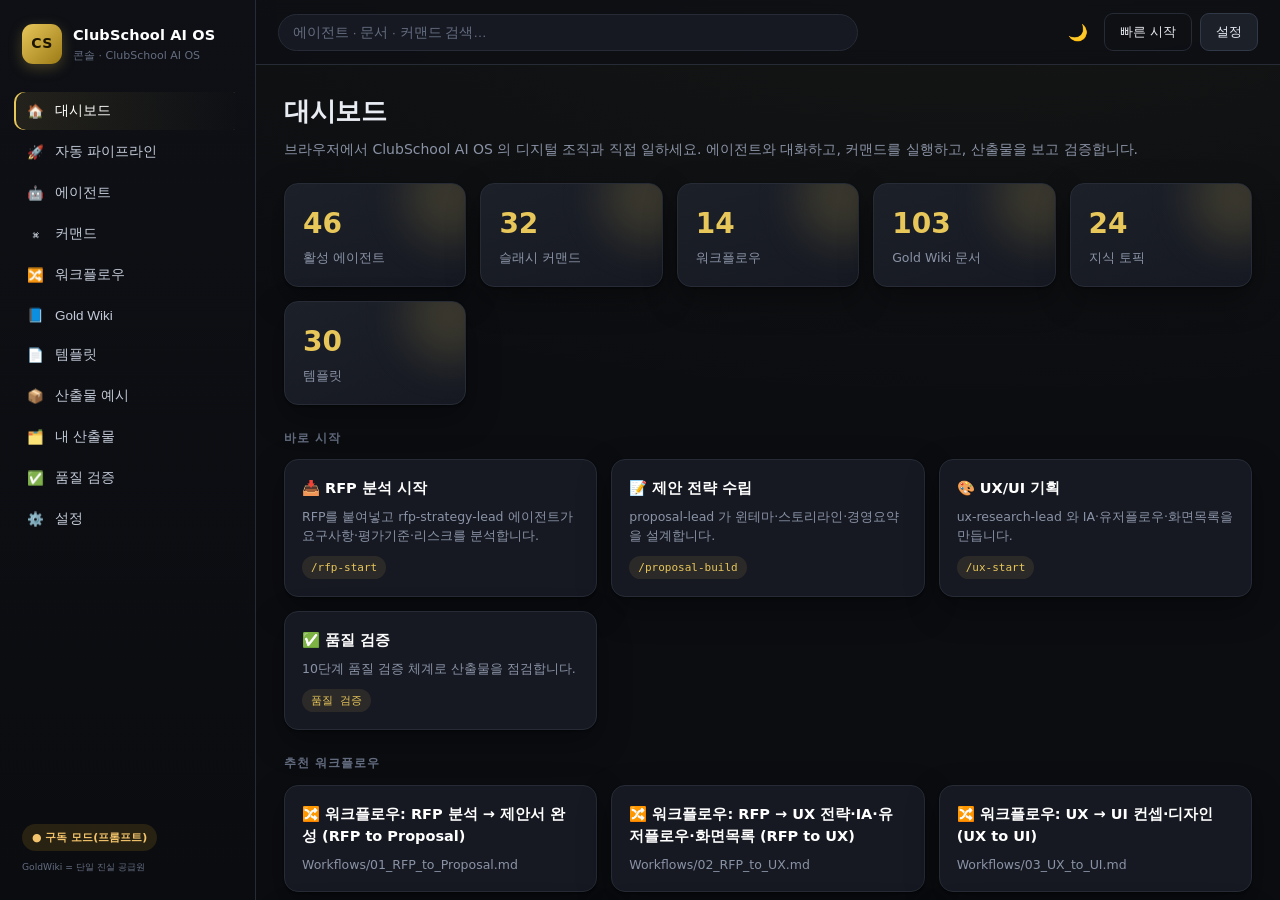
==== ClubSchool-AI-OS/Console/index.html @ 8f863c82 "feat(console): Claude 구독(프롬프트 복사) 실행을 기본·권장으로 - 종량제 API가 아닌 사용자 Claude 구독으로 쓰도록 기본 엔진을 prompt로 변경 - " ====
<!DOCTYPE html>
<html lang="ko">
<head>
  <meta charset="UTF-8" />
  <meta name="viewport" content="width=device-width, initial-scale=1.0" />
  <title>ClubSchool AI OS — 콘솔</title>
  <script>/* 테마 조기 적용 — 화면 깜빡임 방지 */try{var _t=localStorage.getItem('cs.theme')||'dark';document.documentElement.setAttribute('data-theme',_t);}catch(e){}</script>
  <link rel="stylesheet" href="styles.css?v=154" />
</head>
<body>
  <div id="app">
    <!-- 모바일 드로어 배경(스크림) -->
    <div id="scrim" class="scrim hidden"></div>
    <!-- 사이드바 -->
    <aside class="sidebar">
      <div class="brand">
        <div class="brand-mark">CS</div>
        <div class="brand-text">
          <strong>ClubSchool AI OS</strong>
          <span id="version-tag">콘솔 v1.0</span>
        </div>
      </div>
      <nav class="nav">
        <button class="nav-item active" data-view="dashboard"><span class="nav-ico">🏠</span><span class="nav-label">대시보드</span></button>
        <button class="nav-item" data-view="pipeline"><span class="nav-ico">🚀</span><span class="nav-label">자동 파이프라인</span></button>
        <button class="nav-item" data-view="agents"><span class="nav-ico">🤖</span><span class="nav-label">에이전트</span></button>
        <button class="nav-item" data-view="commands"><span class="nav-ico">⌘</span><span class="nav-label">커맨드</span></button>
        <button class="nav-item" data-view="workflows"><span class="nav-ico">🔀</span><span class="nav-label">워크플로우</span></button>
        <button class="nav-item" data-view="goldwiki"><span class="nav-ico">📘</span><span class="nav-label">Gold Wiki</span></button>
        <button class="nav-item" data-view="templates"><span class="nav-ico">📄</span><span class="nav-label">템플릿</span></button>
        <button class="nav-item" data-view="examples"><span class="nav-ico">📦</span><span class="nav-label">산출물 예시</span></button>
        <button class="nav-item" data-view="deliverables"><span class="nav-ico">🗂️</span><span class="nav-label">내 산출물</span></button>
        <button class="nav-item" data-view="qa"><span class="nav-ico">✅</span><span class="nav-label">품질 검증</span></button>
        <button class="nav-item" data-view="settings"><span class="nav-ico">⚙️</span><span class="nav-label">설정</span></button>
      </nav>
      <div class="sidebar-foot">
        <div id="conn-state" class="conn-pill conn-off" title="API 연결 상태">● 프롬프트 모드</div>
        <div id="user-state" class="user-state hidden"></div>
        <small>GoldWiki = 단일 진실 공급원</small>
      </div>
    </aside>

    <!-- 메인 -->
    <main class="main">
      <header class="topbar">
        <button id="btn-menu" class="iconbtn menu-btn" aria-label="메뉴 열기">☰</button>
        <input id="global-search" class="search" type="search" placeholder="에이전트 · 문서 · 커맨드 검색…" />
        <div class="topbar-actions">
          <button id="btn-theme" class="iconbtn theme-btn" aria-label="테마 전환" title="다크/라이트 전환">🌙</button>
          <button id="btn-quickstart" class="btn ghost">빠른 시작</button>
          <button id="btn-settings" class="btn">설정</button>
        </div>
      </header>
      <section id="view" class="view"><!-- 동적 렌더 --></section>
    </main>

    <!-- 우측 작업 패널 (대화/실행) -->
    <aside id="workpanel" class="workpanel hidden">
      <div class="wp-head">
        <div>
          <div id="wp-title" class="wp-title">에이전트 대화</div>
          <div id="wp-sub" class="wp-sub"></div>
        </div>
        <button id="wp-close" class="iconbtn" aria-label="닫기">✕</button>
      </div>
      <div id="wp-messages" class="wp-messages"></div>
      <div class="wp-compose">
        <div id="wp-files"></div>
        <textarea id="wp-input" rows="3" placeholder="작업 내용을 입력하거나, 파일을 드래그&드롭 하세요. 예: 첨부한 RFP를 분석해 핵심 요구사항과 평가기준을 추출해줘."></textarea>
        <div class="wp-compose-row">
          <button id="wp-attach" class="btn ghost upload" title="파일 첨부 (PDF·DOCX·TXT·MD·CSV)">📎 파일</button>
          <label class="chk"><input type="checkbox" id="wp-usewiki" checked /> GoldWiki 참조</label>
          <div class="spacer"></div>
          <button id="wp-copy" class="btn ghost" title="실행 프롬프트 복사">프롬프트 복사</button>
          <button id="wp-send" class="btn primary">전송</button>
        </div>
      </div>
    </aside>
  </div>

  <!-- 로그인/회원가입 게이트 (Supabase 설정 시 표시) -->
  <div id="auth-gate" class="auth-gate hidden">
    <div class="auth-card">
      <div class="auth-brand"><div class="brand-mark">CS</div><strong>ClubSchool AI OS</strong></div>

      <!-- 모드 탭 -->
      <div class="auth-tabs">
        <button id="tab-login" class="auth-tab active" type="button">로그인</button>
        <button id="tab-signup" class="auth-tab" type="button">회원가입</button>
      </div>

      <!-- 입력 폼 -->
      <div id="auth-form">
        <p id="auth-sub" class="auth-sub">계정에 로그인하세요.</p>
        <input id="auth-email" type="email" placeholder="이메일" autocomplete="email" />
        <input id="auth-pass" type="password" placeholder="비밀번호 (6자 이상)" autocomplete="current-password" />
        <div id="auth-msg" class="auth-msg"></div>
        <button id="auth-submit" class="btn primary auth-submit" type="button">로그인</button>
      </div>

      <!-- 회원가입 완료(이메일 인증 필요) 상태 -->
      <div id="auth-done" class="auth-done hidden">
        <div class="auth-done-icon">✉️</div>
        <p class="auth-done-title">가입이 거의 끝났어요!</p>
        <p class="auth-done-text"><b id="auth-done-email"></b> 로 보낸 인증 메일의 링크를 클릭한 뒤 로그인하세요.</p>
        <button id="auth-back" class="btn primary auth-submit" type="button">로그인하러 가기</button>
      </div>

      <button id="auth-skip" class="btn ghost auth-skip" type="button">로그인 없이 둘러보기</button>
    </div>
  </div>

  <!-- 토스트 -->
  <div id="toast" class="toast hidden"></div>

  <!-- 마크다운 렌더러 (로컬 벤더링 — 오프라인 동작, 실패 시 최소 렌더 폴백) -->
  <script src="vendor/marked.umd.js"></script>
  <script src="vendor/purify.min.js"></script>
  <script src="vendor/xlsx.full.min.js"></script>
  <script src="vendor/pptxgen.bundle.js"></script>
  <script src="export.js?v=154"></script>
  <script src="supabase.js?v=154"></script>
  <script src="app.js?v=154"></script>
</body>
</html>
---- ClubSchool-AI-OS/Console/styles.css ----
/* ClubSchool AI OS Console — Premium Dark Theme */
:root{
  --bg:#0b0d11; --bg-2:#0d0f14; --surface:#161922; --surface-2:#1c2029; --surface-3:#222734;
  --line:#262b36; --line-2:#313847;
  --ink:#e9ecf3; --ink-2:#c3cad7; --muted:#8a93a6; --faint:#646d80;
  --gold:#e7c65a; --gold-2:#c9a227; --gold-deep:#9c7b16;
  --gold-glow:rgba(231,198,90,.16); --gold-soft:rgba(231,198,90,.10);
  --primary:#5b8cff; --primary-2:#7aa2ff; --ok:#34d399; --warn:#fbbf24; --err:#f87171;
  --radius:14px; --radius-sm:9px;
  --shadow:0 1px 2px rgba(0,0,0,.4),0 12px 32px rgba(0,0,0,.35);
  --shadow-gold:0 0 0 1px rgba(231,198,90,.4),0 8px 30px rgba(231,198,90,.10);
  --mono:ui-monospace,SFMono-Regular,Menlo,Consolas,monospace;
  --sans:'Pretendard',system-ui,-apple-system,'Segoe UI',Roboto,'Apple SD Gothic Neo','Noto Sans KR',sans-serif;
}
/* 라이트 테마 — 다크 변수 오버라이드 */
[data-theme="light"]{
  --bg:#f5f6f9; --bg-2:#ffffff; --surface:#ffffff; --surface-2:#f4f6f9; --surface-3:#e8edf3;
  --line:#e3e7ee; --line-2:#d2d9e3;
  --ink:#1a1f2b; --ink-2:#3a4250; --muted:#6a7488; --faint:#97a0b2;
  --gold:#b8860b; --gold-2:#a9780a; --gold-deep:#8a6109;
  --gold-glow:rgba(184,134,11,.14); --gold-soft:rgba(184,134,11,.10);
  --shadow:0 1px 2px rgba(20,30,55,.06),0 10px 28px rgba(20,30,55,.08);
  --shadow-gold:0 0 0 1px rgba(184,134,11,.35),0 8px 26px rgba(184,134,11,.12);
}
[data-theme="light"] .sidebar{background:linear-gradient(180deg,#ffffff,#f3f5f9)}
[data-theme="light"] .brand-text strong{color:#10131a}
[data-theme="light"] .main{background:radial-gradient(1200px 500px at 70% -10%,rgba(184,134,11,.05),transparent),var(--bg)}
[data-theme="light"] .topbar{background:rgba(255,255,255,.8)}
[data-theme="light"] .nav-item.active,[data-theme="light"] .card h3,[data-theme="light"] .md h1,[data-theme="light"] .md h2,[data-theme="light"] .md strong,[data-theme="light"] .qa-item .t,[data-theme="light"] .dlv-item h3,[data-theme="light"] .wp-title{color:#10131a}
[data-theme="light"] .nav-item:hover{color:#10131a}
[data-theme="light"] .auth-gate{background:radial-gradient(900px 500px at 50% 0%,rgba(184,134,11,.10),transparent),#eef1f6}
[data-theme="light"] .md pre,[data-theme="light"] .md pre code{background:#0e1116;color:#e6edf3}
[data-theme="light"] ::-webkit-scrollbar-thumb{background:#cdd5e0;border-color:var(--bg)}
[data-theme="light"] .btn.primary,[data-theme="light"] .pl-tab.active,[data-theme="light"] .brand-mark,[data-theme="light"] .pl-badge{color:#fff}

*{box-sizing:border-box}
html,body{margin:0;height:100%}
body{font-family:var(--sans);color:var(--ink);background:var(--bg);font-size:14px;line-height:1.55;-webkit-font-smoothing:antialiased}
#app{display:grid;grid-template-columns:256px 1fr;height:100vh;overflow:hidden}
.hidden{display:none !important}
::selection{background:var(--gold-glow)}
::-webkit-scrollbar{width:10px;height:10px}
::-webkit-scrollbar-thumb{background:#2a3140;border-radius:8px;border:2px solid var(--bg)}
::-webkit-scrollbar-thumb:hover{background:#39414f}

/* 사이드바 */
.sidebar{background:linear-gradient(180deg,#0e1015,#0a0c10);border-right:1px solid var(--line);display:flex;flex-direction:column;padding:18px 14px;gap:6px}
.brand{display:flex;gap:11px;align-items:center;padding:6px 8px 18px}
.brand-mark{width:40px;height:40px;border-radius:11px;background:linear-gradient(135deg,var(--gold),var(--gold-deep));color:#1b1500;font-weight:900;display:grid;place-items:center;letter-spacing:.5px;box-shadow:0 4px 14px rgba(231,198,90,.25)}
.brand-text{display:flex;flex-direction:column}
.brand-text strong{font-size:14.5px;color:#fff;letter-spacing:.01em}
.brand-text span{font-size:11px;color:var(--faint)}
.nav{display:flex;flex-direction:column;gap:3px;margin-top:4px}
.nav-item{display:flex;align-items:center;gap:11px;background:transparent;border:0;color:var(--ink-2);padding:10px 12px;border-radius:10px;cursor:pointer;font-size:13.5px;text-align:left;transition:all .12s}
.nav-item .nav-ico{width:18px;flex:0 0 18px;text-align:center;filter:saturate(.9)}
.nav-item .nav-label{white-space:nowrap;overflow:hidden;text-overflow:ellipsis}
.nav-item:hover{background:var(--surface);color:#fff}
.nav-item.active{background:linear-gradient(90deg,var(--gold-soft),transparent);color:#fff;box-shadow:inset 2px 0 0 var(--gold)}
.sidebar-foot{margin-top:auto;display:flex;flex-direction:column;gap:9px;padding:8px;color:var(--faint);font-size:11px}
.conn-pill{font-size:11px;padding:5px 10px;border-radius:999px;width:fit-content;font-weight:600}
.conn-off{background:rgba(251,191,36,.12);color:#f3c46b}
.conn-on{background:rgba(52,211,153,.12);color:#5ee0a0}
.user-state{font-size:11px;color:var(--ink-2);display:flex;align-items:center;gap:6px;justify-content:space-between}
.user-state button{background:transparent;border:1px solid var(--line-2);color:var(--ink-2);border-radius:6px;font-size:10.5px;padding:3px 8px;cursor:pointer}
.user-state button:hover{background:var(--surface-2);color:#fff}

/* 메인 */
.main{display:flex;flex-direction:column;min-width:0;overflow:hidden;background:radial-gradient(1200px 500px at 70% -10%,rgba(231,198,90,.05),transparent),var(--bg)}
.topbar{display:flex;gap:12px;align-items:center;padding:13px 22px;background:rgba(13,15,20,.7);backdrop-filter:blur(8px);border-bottom:1px solid var(--line)}
.search{flex:1;max-width:580px;padding:10px 14px;border:1px solid var(--line);border-radius:999px;font-size:13.5px;background:var(--surface);color:var(--ink)}
.search::placeholder{color:var(--faint)}
.search:focus{outline:none;border-color:var(--gold-2);box-shadow:0 0 0 3px var(--gold-soft)}
.topbar-actions{margin-left:auto;display:flex;gap:8px}
.view{padding:26px 28px;overflow:auto;animation:fade .2s ease}
@keyframes fade{from{opacity:0;transform:translateY(4px)}to{opacity:1;transform:none}}

/* 버튼 */
.btn{border:1px solid var(--line-2);background:var(--surface-2);padding:9px 15px;border-radius:var(--radius-sm);cursor:pointer;font-size:13px;font-family:inherit;color:var(--ink);transition:all .12s}
.btn:hover{border-color:#3c4554;background:var(--surface-3)}
.btn.primary{background:linear-gradient(135deg,var(--gold),var(--gold-deep));border-color:transparent;color:#1b1500;font-weight:700}
.btn.primary:hover{filter:brightness(1.08);box-shadow:0 6px 20px rgba(231,198,90,.25)}
.btn.ghost{background:transparent;border-color:var(--line)}
.btn.ghost:hover{background:var(--surface)}
.iconbtn{border:0;background:transparent;font-size:16px;cursor:pointer;color:var(--muted);padding:4px 8px;border-radius:6px}
.iconbtn:hover{background:var(--surface-2);color:var(--ink)}
.menu-btn{display:none;font-size:22px;line-height:1;padding:6px 10px}

/* 모바일 드로어 스크림 */
.scrim{position:fixed;inset:0;background:rgba(4,5,8,.6);backdrop-filter:blur(2px);z-index:60}

/* 공통 레이아웃 */
.page-head h1{margin:0;font-size:26px;letter-spacing:-.01em;font-weight:800}
.page-head p{margin:8px 0 0;color:var(--muted)}
.kpis{display:grid;grid-template-columns:repeat(auto-fit,minmax(150px,1fr));gap:14px;margin:22px 0}
.kpi{background:linear-gradient(160deg,var(--surface-2),var(--surface));border:1px solid var(--line);border-radius:var(--radius);padding:18px;box-shadow:var(--shadow);position:relative;overflow:hidden}
.kpi::after{content:"";position:absolute;right:-30px;top:-30px;width:90px;height:90px;background:var(--gold-glow);border-radius:50%;filter:blur(20px)}
.kpi .n{font-size:28px;font-weight:800;color:var(--gold);position:relative}
.kpi .l{color:var(--muted);font-size:12.5px;margin-top:3px}
.section-title{font-size:12px;font-weight:700;color:var(--faint);text-transform:uppercase;letter-spacing:.08em;margin:24px 0 12px}
.cards{display:grid;grid-template-columns:repeat(auto-fill,minmax(266px,1fr));gap:14px}
.card{background:var(--surface);border:1px solid var(--line);border-radius:var(--radius);padding:17px;box-shadow:var(--shadow);cursor:pointer;transition:transform .1s,border-color .1s,box-shadow .1s}
.card:hover{transform:translateY(-3px);border-color:var(--gold-2);box-shadow:var(--shadow-gold)}
.card h3{margin:0 0 7px;font-size:14.5px;display:flex;align-items:center;gap:8px;color:#fff}
.card .desc{color:var(--muted);font-size:12.5px;display:-webkit-box;-webkit-line-clamp:3;-webkit-box-orient:vertical;overflow:hidden}
.card .tag{display:inline-block;font-size:11px;color:var(--gold);background:var(--gold-soft);border-radius:999px;padding:3px 9px;margin-top:11px;font-family:var(--mono)}
.badge{font-size:10.5px;background:var(--gold-soft);color:var(--gold);border-radius:6px;padding:2px 7px}

/* 트리/문서 */
.split{display:grid;grid-template-columns:300px 1fr;gap:18px;align-items:start}
.tree{background:var(--surface);border:1px solid var(--line);border-radius:var(--radius);padding:8px;max-height:calc(100vh - 170px);overflow:auto}
.tree details{margin:2px 0}
.tree summary{cursor:pointer;padding:7px 9px;border-radius:7px;font-weight:600;font-size:13px;color:var(--ink-2);list-style:none}
.tree summary:hover{background:var(--surface-2);color:#fff}
.tree a{display:block;padding:6px 11px;color:var(--muted);text-decoration:none;border-radius:7px;font-size:12.8px}
.tree a:hover{background:var(--surface-2);color:var(--gold)}
.tree a.active{background:var(--gold-soft);color:var(--gold);font-weight:600}
.doc{background:var(--surface);border:1px solid var(--line);border-radius:var(--radius);padding:8px 30px 30px;box-shadow:var(--shadow);min-height:60vh}
.doc-toolbar{display:flex;gap:8px;align-items:center;padding:12px 0 14px;border-bottom:1px solid var(--line);margin-bottom:8px;position:sticky;top:0;background:var(--surface);z-index:2;flex-wrap:wrap}
.doc-path{font-family:var(--mono);font-size:11.5px;color:var(--faint)}

/* 마크다운 (다크) */
.md{font-size:14px;color:var(--ink-2)}
.md h1{font-size:24px;color:#fff;border-bottom:2px solid var(--gold-soft);padding-bottom:8px;margin-top:22px}
.md h2{font-size:19px;color:#fff;margin-top:28px;border-bottom:1px solid var(--line);padding-bottom:6px}
.md h3{font-size:16px;color:var(--gold);margin-top:20px}
.md p,.md li{line-height:1.75}
.md a{color:var(--gold)}
.md strong{color:#fff}
.md code{font-family:var(--mono);background:var(--surface-3);color:var(--gold);padding:1px 6px;border-radius:5px;font-size:12.5px}
.md pre{background:#070809;color:#d7dde6;padding:14px 16px;border-radius:10px;overflow:auto;border:1px solid var(--line)}
.md pre code{background:transparent;color:inherit;padding:0}
.md table{border-collapse:collapse;width:100%;margin:14px 0;font-size:13px}
.md th,.md td{border:1px solid var(--line);padding:8px 10px;text-align:left;vertical-align:top}
.md th{background:var(--surface-3);color:#fff}
.md tr:nth-child(even) td{background:rgba(255,255,255,.015)}
.md blockquote{border-left:3px solid var(--gold);background:var(--gold-soft);margin:12px 0;padding:8px 14px;color:var(--ink-2);border-radius:0 8px 8px 0}
.md hr{border:0;border-top:1px solid var(--line);margin:20px 0}

/* 작업 패널 */
#app:has(.workpanel:not(.hidden)){grid-template-columns:256px 1fr 430px}
.workpanel{background:var(--bg-2);border-left:1px solid var(--line);display:flex;flex-direction:column;height:100vh}
.wp-head{display:flex;align-items:center;justify-content:space-between;padding:14px 16px;border-bottom:1px solid var(--line)}
.wp-title{font-weight:700;color:#fff}
.wp-sub{font-size:12px;color:var(--faint);font-family:var(--mono)}
.wp-messages{flex:1;overflow:auto;padding:16px;display:flex;flex-direction:column;gap:12px}
.msg{padding:11px 13px;border-radius:13px;max-width:92%;font-size:13.2px;white-space:pre-wrap;word-break:break-word}
.msg.user{align-self:flex-end;background:linear-gradient(135deg,var(--primary),#3f6fe0);color:#fff;border-bottom-right-radius:4px}
.msg.bot{align-self:flex-start;background:var(--surface);border:1px solid var(--line);border-bottom-left-radius:4px}
.msg.sys{align-self:center;background:var(--gold-soft);border:1px solid rgba(231,198,90,.25);color:var(--gold);font-size:12px;max-width:100%}
.msg .md{font-size:13.2px;white-space:normal}
.msg .md pre{font-size:11.5px}
.wp-compose{border-top:1px solid var(--line);padding:12px}
.wp-compose textarea{width:100%;border:1px solid var(--line);border-radius:10px;padding:10px;font-family:inherit;font-size:13px;resize:vertical;background:var(--surface);color:var(--ink)}
.wp-compose textarea::placeholder{color:var(--faint)}
.wp-compose-row{display:flex;align-items:center;gap:8px;margin-top:8px}
.wp-compose-row .spacer{flex:1}
.chk{font-size:12px;color:var(--muted);display:flex;gap:6px;align-items:center}

/* 폼/설정 */
.form{max-width:700px;background:var(--surface);border:1px solid var(--line);border-radius:var(--radius);padding:22px;box-shadow:var(--shadow)}
.form label{display:block;font-weight:600;margin:14px 0 6px;font-size:13px;color:var(--ink)}
.form input,.form select,.form textarea{width:100%;padding:10px 12px;border:1px solid var(--line);border-radius:9px;font-size:13.5px;font-family:inherit;background:var(--surface-2);color:var(--ink)}
.form input:focus,.form select:focus{outline:none;border-color:var(--gold-2);box-shadow:0 0 0 3px var(--gold-soft)}
.form .hint{color:var(--muted);font-size:12px;margin-top:6px}
.form .hint a,.md a{text-decoration:underline}
.form .row{display:flex;gap:12px}.form .row>div{flex:1}
.form details{border-top:1px solid var(--line);margin-top:14px;padding-top:6px}
.form select option{background:var(--surface-2)}

/* QA */
.qa-grid{display:flex;flex-direction:column;gap:10px;max-width:900px}
.qa-item{background:var(--surface);border:1px solid var(--line);border-radius:var(--radius);padding:12px 16px;display:flex;gap:12px;align-items:flex-start}
.qa-item input{margin-top:3px;width:18px;height:18px;accent-color:var(--gold-2)}
.qa-item .t{font-weight:600;color:#fff}
.qa-item .d{color:var(--muted);font-size:12.5px;margin-top:2px}
.qa-score{position:sticky;top:0;background:var(--surface);border:1px solid var(--line);border-radius:var(--radius);padding:16px 20px;box-shadow:var(--shadow);display:flex;align-items:center;gap:18px;margin-bottom:14px}
.qa-score .big{font-size:32px;font-weight:800;color:var(--gold)}
.qa-bar{flex:1;height:12px;background:var(--surface-3);border-radius:999px;overflow:hidden}
.qa-bar>i{display:block;height:100%;background:linear-gradient(90deg,var(--gold),var(--ok));transition:width .3s}

/* 산출물 보관함 */
.dlv-list{display:flex;flex-direction:column;gap:10px;max-width:940px}
.dlv-item{background:var(--surface);border:1px solid var(--line);border-radius:var(--radius);padding:14px 16px;display:flex;gap:14px;align-items:center;box-shadow:var(--shadow)}
.dlv-item .meta{flex:1;min-width:0}.dlv-item h3{margin:0 0 3px;font-size:14px;color:#fff}.dlv-item .sub{color:var(--muted);font-size:12px}
.dlv-empty{color:var(--muted);background:var(--surface);border:1px dashed var(--line-2);border-radius:var(--radius);padding:28px;text-align:center}

/* 로그인 게이트 */
.auth-gate{position:fixed;inset:0;background:radial-gradient(900px 500px at 50% 0%,rgba(231,198,90,.08),transparent),#070809;display:grid;place-items:center;z-index:80}
.auth-card{background:var(--surface);border:1px solid var(--line);border-radius:18px;padding:32px;width:380px;max-width:92vw;box-shadow:0 30px 80px rgba(0,0,0,.6)}
.auth-brand{display:flex;align-items:center;gap:10px;font-size:16px;color:#fff}
.auth-sub{color:var(--muted);font-size:13px;margin:10px 0 14px}
.auth-card input{width:100%;padding:11px 13px;border:1px solid var(--line);border-radius:9px;font-size:14px;margin-bottom:10px;font-family:inherit;background:var(--surface-2);color:var(--ink)}
.auth-card input:focus{outline:none;border-color:var(--gold-2)}
.auth-msg{font-size:12.5px;min-height:18px;margin-bottom:6px;color:var(--err)}.auth-msg.ok{color:var(--ok)}
.auth-submit{width:100%;justify-content:center;text-align:center}
.auth-skip{width:100%;margin-top:12px;color:var(--muted)}
.auth-tabs{display:flex;gap:4px;background:var(--surface-2);border-radius:10px;padding:4px;margin:16px 0 4px}
.auth-tab{flex:1;border:0;background:transparent;padding:9px 0;border-radius:7px;font-size:13.5px;font-weight:600;color:var(--muted);cursor:pointer;font-family:inherit}
.auth-tab.active{background:var(--surface-3);color:#fff}
.auth-done{text-align:center;padding:8px 0}.auth-done-icon{font-size:40px;margin:6px 0}
.auth-done-title{font-weight:700;font-size:16px;margin:4px 0;color:#fff}.auth-done-text{color:var(--muted);font-size:13px;margin:6px 0 16px;line-height:1.6}

/* 자동 파이프라인 */
.pl-tabs{display:flex;gap:6px;margin:4px 0 18px}
.pl-tab{border:1px solid var(--line);background:var(--surface);padding:9px 16px;border-radius:999px;cursor:pointer;font-size:13.5px;font-weight:600;color:var(--muted);font-family:inherit}
.pl-tab.active{background:linear-gradient(135deg,var(--gold),var(--gold-deep));color:#1b1500;border-color:transparent}
.pl-result{display:grid;grid-template-columns:repeat(auto-fit,minmax(170px,1fr));gap:14px;margin-bottom:20px}
.pl-rcard{background:linear-gradient(160deg,var(--surface-2),var(--surface));border:1px solid var(--line);border-radius:var(--radius);padding:16px;box-shadow:var(--shadow)}
.pl-rn{font-size:28px;font-weight:800;color:var(--gold)}.pl-rn span{font-size:14px;color:var(--muted);font-weight:600}
.pl-rl{color:var(--muted);font-size:12.5px;margin-top:2px}
.pl-steps{display:flex;flex-direction:column;position:relative}
.pl-step{border-left:2px solid var(--line-2);padding:0 0 22px 22px;margin-left:14px;position:relative}
.pl-step:last-child{border-left-color:transparent}
.pl-step-head{display:flex;gap:12px;align-items:flex-start;margin-bottom:10px}
.pl-badge{position:absolute;left:-15px;width:28px;height:28px;border-radius:50%;background:linear-gradient(135deg,var(--gold),var(--gold-deep));color:#1b1500;font-weight:800;display:grid;place-items:center;font-size:13px}
.pl-step-title{font-weight:700;font-size:15px;color:#fff}.pl-step-desc{color:var(--muted);font-size:12.5px}
.pl-arts{display:flex;flex-wrap:wrap;gap:8px}
.pl-art{border:1px solid var(--line);background:var(--surface);padding:8px 12px;border-radius:8px;cursor:pointer;font-size:12.8px;color:var(--ink-2);font-family:inherit}
.pl-art:hover{border-color:var(--gold-2);color:var(--gold)}
.pl-howto{margin-top:18px;background:var(--gold-soft);border:1px solid rgba(231,198,90,.22);border-radius:var(--radius);padding:14px 16px;font-size:12.8px;color:var(--ink-2);line-height:1.6}
.pl-runlist{display:flex;flex-direction:column;gap:12px;margin-top:8px}
.pl-runitem{background:var(--surface);border:1px solid var(--line);border-radius:var(--radius);padding:14px 16px;box-shadow:var(--shadow)}
.pl-run-h{display:flex;align-items:center;gap:10px;margin-bottom:8px;border-bottom:1px solid var(--line);padding-bottom:8px}
.pl-run-h b{color:#fff}
.pl-run-meta{font-size:11.5px;color:var(--faint);font-family:var(--mono)}
.pl-run-st{margin-left:auto;font-size:12px;color:var(--warn)}.pl-run-st.ok{color:var(--ok)}.pl-run-st.err{color:var(--err)}
.pl-run-body .md{font-size:13px}

/* 내보내기 버튼 */
.exp-bar{display:inline-flex;gap:4px;flex-wrap:wrap;align-items:center;margin-left:6px}
.exp-btn{border:1px solid var(--line-2);background:var(--surface-2);color:var(--ink-2);font-size:11px;font-weight:700;padding:5px 9px;border-radius:6px;cursor:pointer;font-family:inherit;letter-spacing:.02em}
.exp-btn:hover{border-color:var(--gold-2);background:var(--gold-soft);color:var(--gold)}

/* 파일 업로드 */
.upload-drop{outline:2px dashed transparent;outline-offset:2px;border-radius:10px;transition:outline-color .12s,background .12s}
.upload-drop.dragover{outline-color:var(--gold-2);background:var(--gold-soft)}
.file-chip{display:inline-flex;align-items:center;gap:6px;background:var(--gold-soft);border:1px solid rgba(231,198,90,.3);color:var(--gold);font-size:11.5px;padding:4px 8px;border-radius:999px;margin:4px 6px 0 0;max-width:240px}
.file-chip span{overflow:hidden;text-overflow:ellipsis;white-space:nowrap}
.file-chip button{border:0;background:transparent;color:var(--gold);cursor:pointer;font-size:13px;line-height:1;padding:0}
.btn.upload{display:inline-flex;align-items:center;gap:5px}

/* 토스트 */
.toast{position:fixed;bottom:24px;left:50%;transform:translateX(-50%);background:var(--surface-3);color:#fff;padding:11px 18px;border-radius:999px;font-size:13px;box-shadow:0 10px 30px rgba(0,0,0,.5);z-index:90;border:1px solid var(--line-2)}

/* 반응형 — 중간 화면(태블릿): 작업 패널을 약간 좁힘 */
@media (max-width:1180px){
  #app:has(.workpanel:not(.hidden)){grid-template-columns:256px 1fr 360px}
}

/* 모바일/좁은 화면: 사이드바를 오프캔버스 드로어로, 작업 패널을 전체화면으로 */
@media (max-width:900px){
  #app{grid-template-columns:1fr}                       /* 본문 1열 */
  #app:has(.workpanel:not(.hidden)){grid-template-columns:1fr}

  .menu-btn{display:inline-flex}                         /* 햄버거 노출 */

  /* 사이드바 = 왼쪽에서 슬라이드인하는 드로어 */
  .sidebar{
    position:fixed;top:0;left:0;bottom:0;width:272px;max-width:84vw;z-index:70;
    transform:translateX(-100%);transition:transform .22s ease;
    box-shadow:0 0 40px rgba(0,0,0,.6);
  }
  .sidebar.open{transform:translateX(0)}
  .sidebar .nav-label{display:inline}                    /* 라벨 항상 표시 */
  .scrim{display:block}                                  /* 열렸을 때만 .hidden 제거 */

  /* 상단바: 검색은 줄이고 빠른시작 숨김(공간 확보) */
  .topbar{padding:11px 14px;gap:8px}
  .search{font-size:13px;padding:9px 12px}
  #btn-quickstart{display:none}
  .view{padding:18px 16px}

  /* 작업 패널 = 전체화면 오버레이 */
  .workpanel{position:fixed;inset:0;width:100%;height:100%;height:100dvh;border-left:0;z-index:75}

  /* 본문 레이아웃을 1열로 */
  .split{grid-template-columns:1fr}
  .tree{max-height:none}
  .cards{grid-template-columns:1fr}
  .kpis,.pl-result{grid-template-columns:1fr 1fr}
  .doc{padding:8px 16px 24px}
  .page-head h1{font-size:21px}
}

@media (max-width:480px){
  .kpis,.pl-result{grid-template-columns:1fr}
  .pl-tabs{flex-wrap:wrap}
  .msg{max-width:100%}
}
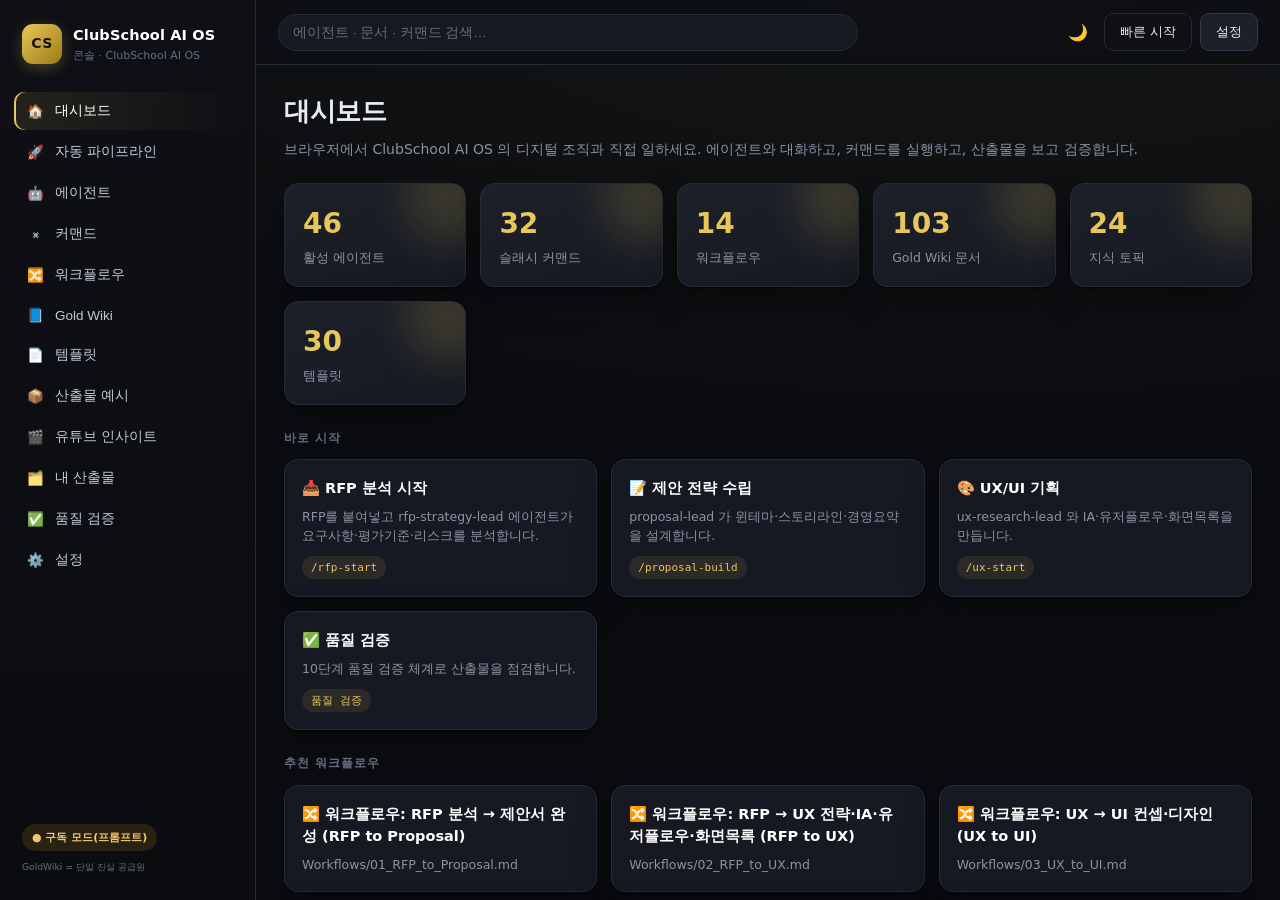
==== commit c00ab04e: "feat(console): 유튜브 인사이트 — 링크 붙여넣기→자막 추출→인사이트 분석 - api/youtube.py(서버리스): URL→영상ID 파싱, youtube-transcr" ====
--- a/ClubSchool-AI-OS/Console/index.html
+++ b/ClubSchool-AI-OS/Console/index.html
@@ -5,7 +5,7 @@
   <meta name="viewport" content="width=device-width, initial-scale=1.0" />
   <title>ClubSchool AI OS — 콘솔</title>
   <script>/* 테마 조기 적용 — 화면 깜빡임 방지 */try{var _t=localStorage.getItem('cs.theme')||'dark';document.documentElement.setAttribute('data-theme',_t);}catch(e){}</script>
-  <link rel="stylesheet" href="styles.css?v=154" />
+  <link rel="stylesheet" href="styles.css?v=157" />
 </head>
 <body>
   <div id="app">
@@ -29,6 +29,7 @@
         <button class="nav-item" data-view="goldwiki"><span class="nav-ico">📘</span><span class="nav-label">Gold Wiki</span></button>
         <button class="nav-item" data-view="templates"><span class="nav-ico">📄</span><span class="nav-label">템플릿</span></button>
         <button class="nav-item" data-view="examples"><span class="nav-ico">📦</span><span class="nav-label">산출물 예시</span></button>
+        <button class="nav-item" data-view="youtube"><span class="nav-ico">🎬</span><span class="nav-label">유튜브 인사이트</span></button>
         <button class="nav-item" data-view="deliverables"><span class="nav-ico">🗂️</span><span class="nav-label">내 산출물</span></button>
         <button class="nav-item" data-view="qa"><span class="nav-ico">✅</span><span class="nav-label">품질 검증</span></button>
         <button class="nav-item" data-view="settings"><span class="nav-ico">⚙️</span><span class="nav-label">설정</span></button>
@@ -118,8 +119,8 @@
   <script src="vendor/purify.min.js"></script>
   <script src="vendor/xlsx.full.min.js"></script>
   <script src="vendor/pptxgen.bundle.js"></script>
-  <script src="export.js?v=154"></script>
-  <script src="supabase.js?v=154"></script>
-  <script src="app.js?v=154"></script>
+  <script src="export.js?v=157"></script>
+  <script src="supabase.js?v=157"></script>
+  <script src="app.js?v=157"></script>
 </body>
 </html>
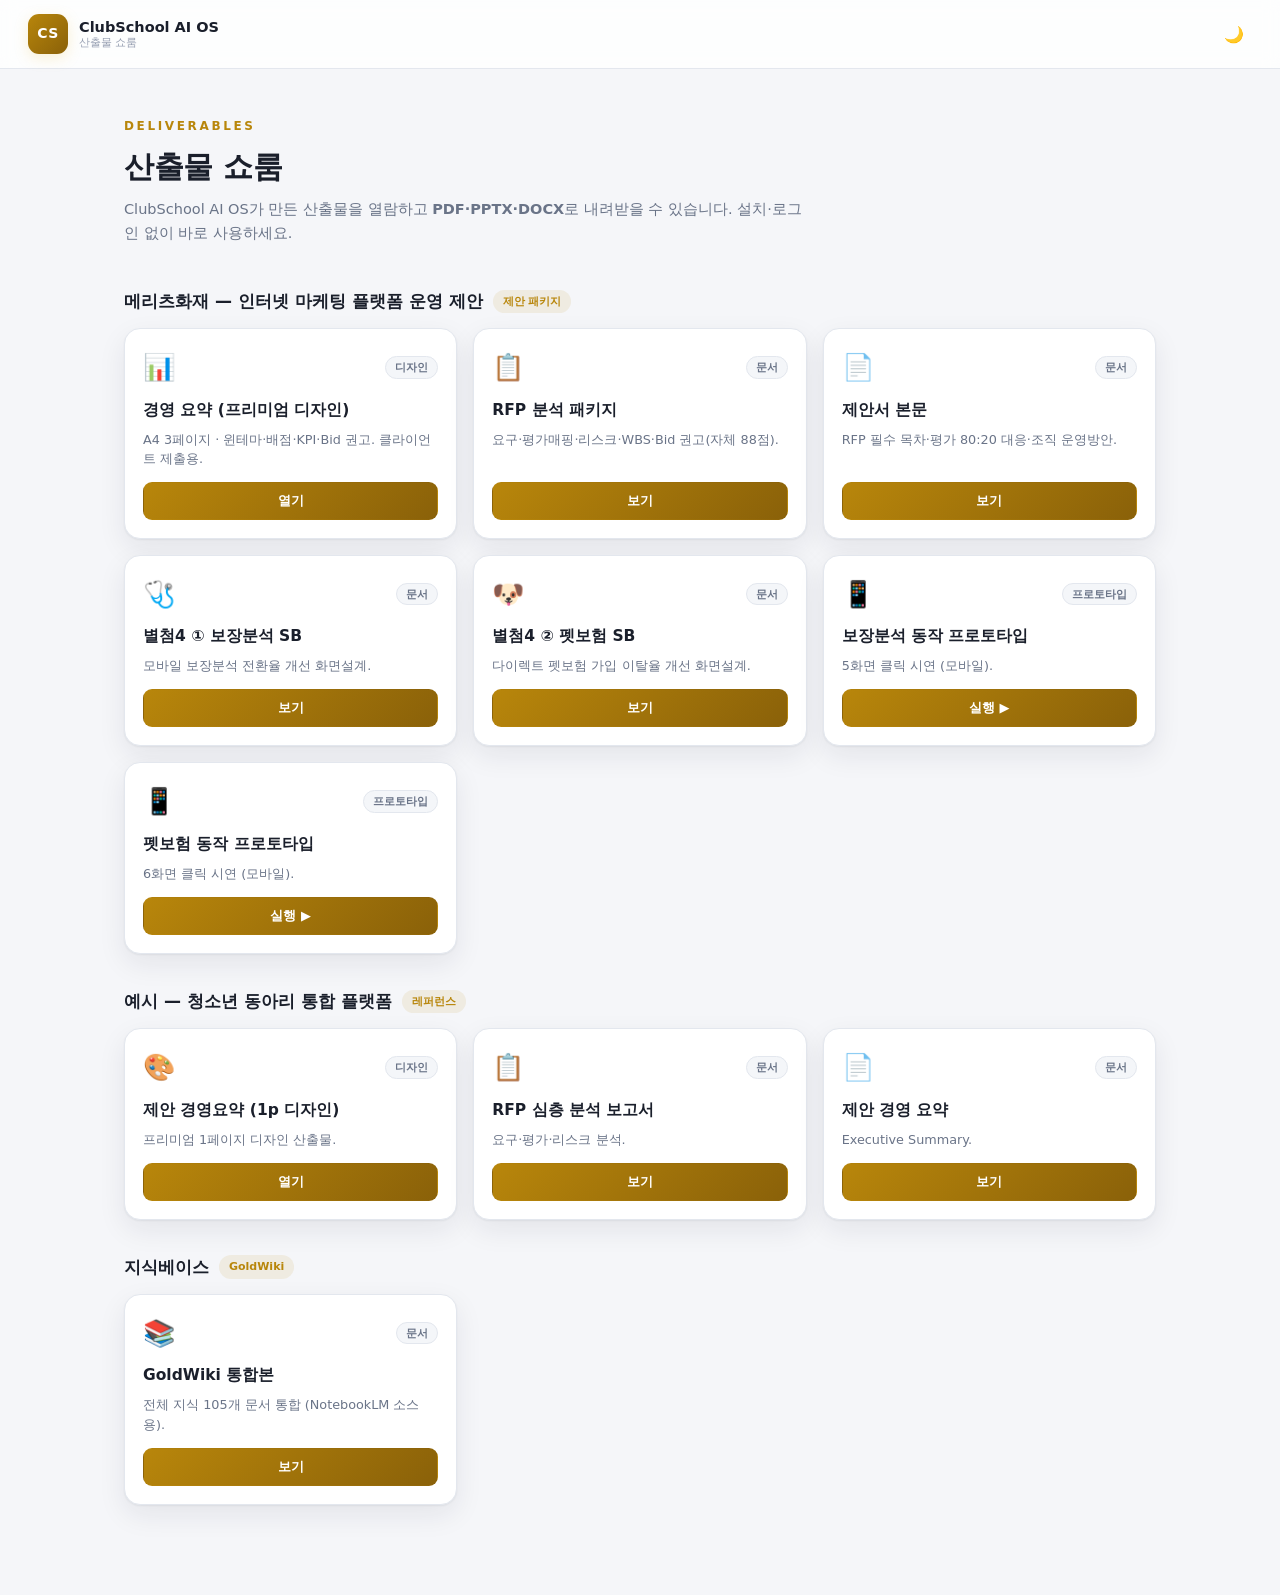
==== commit 57de5a6c: "feat(console): 산출물 쇼룸으로 전면 전환 — 클라이언트용 갤러리/뷰어 - index.html 경량 쉘로 교체(사이드바·워크패널·로그인·AI도구 메뉴 제거) - gall" ====
--- a/ClubSchool-AI-OS/Console/index.html
+++ b/ClubSchool-AI-OS/Console/index.html
@@ -3,124 +3,40 @@
 <head>
   <meta charset="UTF-8" />
   <meta name="viewport" content="width=device-width, initial-scale=1.0" />
-  <title>ClubSchool AI OS — 콘솔</title>
-  <script>/* 테마 조기 적용 — 화면 깜빡임 방지 */try{var _t=localStorage.getItem('cs.theme')||'dark';document.documentElement.setAttribute('data-theme',_t);}catch(e){}</script>
-  <link rel="stylesheet" href="styles.css?v=157" />
+  <title>ClubSchool AI OS — 산출물</title>
+  <script>try{document.documentElement.setAttribute('data-theme',localStorage.getItem('cs.theme')||'light');}catch(e){}</script>
+  <link rel="stylesheet" href="styles.css?v=200" />
 </head>
-<body>
-  <div id="app">
-    <!-- 모바일 드로어 배경(스크림) -->
-    <div id="scrim" class="scrim hidden"></div>
-    <!-- 사이드바 -->
-    <aside class="sidebar">
-      <div class="brand">
-        <div class="brand-mark">CS</div>
-        <div class="brand-text">
-          <strong>ClubSchool AI OS</strong>
-          <span id="version-tag">콘솔 v1.0</span>
-        </div>
-      </div>
-      <nav class="nav">
-        <button class="nav-item active" data-view="dashboard"><span class="nav-ico">🏠</span><span class="nav-label">대시보드</span></button>
-        <button class="nav-item" data-view="pipeline"><span class="nav-ico">🚀</span><span class="nav-label">자동 파이프라인</span></button>
-        <button class="nav-item" data-view="agents"><span class="nav-ico">🤖</span><span class="nav-label">에이전트</span></button>
-        <button class="nav-item" data-view="commands"><span class="nav-ico">⌘</span><span class="nav-label">커맨드</span></button>
-        <button class="nav-item" data-view="workflows"><span class="nav-ico">🔀</span><span class="nav-label">워크플로우</span></button>
-        <button class="nav-item" data-view="goldwiki"><span class="nav-ico">📘</span><span class="nav-label">Gold Wiki</span></button>
-        <button class="nav-item" data-view="templates"><span class="nav-ico">📄</span><span class="nav-label">템플릿</span></button>
-        <button class="nav-item" data-view="examples"><span class="nav-ico">📦</span><span class="nav-label">산출물 예시</span></button>
-        <button class="nav-item" data-view="youtube"><span class="nav-ico">🎬</span><span class="nav-label">유튜브 인사이트</span></button>
-        <button class="nav-item" data-view="deliverables"><span class="nav-ico">🗂️</span><span class="nav-label">내 산출물</span></button>
-        <button class="nav-item" data-view="qa"><span class="nav-ico">✅</span><span class="nav-label">품질 검증</span></button>
-        <button class="nav-item" data-view="settings"><span class="nav-ico">⚙️</span><span class="nav-label">설정</span></button>
-      </nav>
-      <div class="sidebar-foot">
-        <div id="conn-state" class="conn-pill conn-off" title="API 연결 상태">● 프롬프트 모드</div>
-        <div id="user-state" class="user-state hidden"></div>
-        <small>GoldWiki = 단일 진실 공급원</small>
-      </div>
-    </aside>
+<body class="gallery-body">
+  <header class="g-top">
+    <div class="g-brand">
+      <div class="brand-mark">CS</div>
+      <div class="g-brand-t"><strong>ClubSchool AI OS</strong><span>산출물 쇼룸</span></div>
+    </div>
+    <div class="g-top-actions">
+      <button id="g-theme" class="iconbtn" title="다크/라이트 전환" aria-label="테마">🌙</button>
+    </div>
+  </header>
 
-    <!-- 메인 -->
-    <main class="main">
-      <header class="topbar">
-        <button id="btn-menu" class="iconbtn menu-btn" aria-label="메뉴 열기">☰</button>
-        <input id="global-search" class="search" type="search" placeholder="에이전트 · 문서 · 커맨드 검색…" />
-        <div class="topbar-actions">
-          <button id="btn-theme" class="iconbtn theme-btn" aria-label="테마 전환" title="다크/라이트 전환">🌙</button>
-          <button id="btn-quickstart" class="btn ghost">빠른 시작</button>
-          <button id="btn-settings" class="btn">설정</button>
-        </div>
-      </header>
-      <section id="view" class="view"><!-- 동적 렌더 --></section>
-    </main>
+  <main id="g-main" class="g-main"><!-- 갤러리 렌더 --></main>
 
-    <!-- 우측 작업 패널 (대화/실행) -->
-    <aside id="workpanel" class="workpanel hidden">
-      <div class="wp-head">
-        <div>
-          <div id="wp-title" class="wp-title">에이전트 대화</div>
-          <div id="wp-sub" class="wp-sub"></div>
-        </div>
-        <button id="wp-close" class="iconbtn" aria-label="닫기">✕</button>
-      </div>
-      <div id="wp-messages" class="wp-messages"></div>
-      <div class="wp-compose">
-        <div id="wp-files"></div>
-        <textarea id="wp-input" rows="3" placeholder="작업 내용을 입력하거나, 파일을 드래그&드롭 하세요. 예: 첨부한 RFP를 분석해 핵심 요구사항과 평가기준을 추출해줘."></textarea>
-        <div class="wp-compose-row">
-          <button id="wp-attach" class="btn ghost upload" title="파일 첨부 (PDF·DOCX·TXT·MD·CSV)">📎 파일</button>
-          <label class="chk"><input type="checkbox" id="wp-usewiki" checked /> GoldWiki 참조</label>
-          <div class="spacer"></div>
-          <button id="wp-copy" class="btn ghost" title="실행 프롬프트 복사">프롬프트 복사</button>
-          <button id="wp-send" class="btn primary">전송</button>
-        </div>
-      </div>
-    </aside>
+  <!-- 산출물 뷰어 (전체화면 오버레이) -->
+  <div id="g-viewer" class="g-viewer hidden">
+    <div class="g-viewer-bar">
+      <button id="gv-back" class="btn ghost">‹ 목록</button>
+      <div id="gv-title" class="gv-title"></div>
+      <div id="gv-exports" class="gv-exports"></div>
+    </div>
+    <div id="gv-body" class="g-viewer-body"></div>
   </div>
 
-  <!-- 로그인/회원가입 게이트 (Supabase 설정 시 표시) -->
-  <div id="auth-gate" class="auth-gate hidden">
-    <div class="auth-card">
-      <div class="auth-brand"><div class="brand-mark">CS</div><strong>ClubSchool AI OS</strong></div>
-
-      <!-- 모드 탭 -->
-      <div class="auth-tabs">
-        <button id="tab-login" class="auth-tab active" type="button">로그인</button>
-        <button id="tab-signup" class="auth-tab" type="button">회원가입</button>
-      </div>
-
-      <!-- 입력 폼 -->
-      <div id="auth-form">
-        <p id="auth-sub" class="auth-sub">계정에 로그인하세요.</p>
-        <input id="auth-email" type="email" placeholder="이메일" autocomplete="email" />
-        <input id="auth-pass" type="password" placeholder="비밀번호 (6자 이상)" autocomplete="current-password" />
-        <div id="auth-msg" class="auth-msg"></div>
-        <button id="auth-submit" class="btn primary auth-submit" type="button">로그인</button>
-      </div>
-
-      <!-- 회원가입 완료(이메일 인증 필요) 상태 -->
-      <div id="auth-done" class="auth-done hidden">
-        <div class="auth-done-icon">✉️</div>
-        <p class="auth-done-title">가입이 거의 끝났어요!</p>
-        <p class="auth-done-text"><b id="auth-done-email"></b> 로 보낸 인증 메일의 링크를 클릭한 뒤 로그인하세요.</p>
-        <button id="auth-back" class="btn primary auth-submit" type="button">로그인하러 가기</button>
-      </div>
-
-      <button id="auth-skip" class="btn ghost auth-skip" type="button">로그인 없이 둘러보기</button>
-    </div>
-  </div>
-
-  <!-- 토스트 -->
   <div id="toast" class="toast hidden"></div>
 
-  <!-- 마크다운 렌더러 (로컬 벤더링 — 오프라인 동작, 실패 시 최소 렌더 폴백) -->
   <script src="vendor/marked.umd.js"></script>
   <script src="vendor/purify.min.js"></script>
   <script src="vendor/xlsx.full.min.js"></script>
   <script src="vendor/pptxgen.bundle.js"></script>
-  <script src="export.js?v=157"></script>
-  <script src="supabase.js?v=157"></script>
-  <script src="app.js?v=157"></script>
+  <script src="export.js?v=200"></script>
+  <script src="gallery.js?v=200"></script>
 </body>
 </html>
--- a/ClubSchool-AI-OS/Console/styles.css
+++ b/ClubSchool-AI-OS/Console/styles.css
@@ -287,3 +287,50 @@
   .pl-tabs{flex-wrap:wrap}
   .msg{max-width:100%}
 }
+
+/* ===== 산출물 쇼룸(갤러리) ===== */
+.gallery-body{background:var(--bg);min-height:100vh;overflow-x:hidden}
+.g-top{position:sticky;top:0;z-index:30;display:flex;align-items:center;justify-content:space-between;padding:14px 28px;background:rgba(13,15,20,.72);backdrop-filter:blur(8px);border-bottom:1px solid var(--line)}
+[data-theme="light"] .g-top{background:rgba(255,255,255,.82)}
+.g-brand{display:flex;align-items:center;gap:11px}
+.g-brand-t{display:flex;flex-direction:column;line-height:1.2}
+.g-brand-t strong{font-size:14.5px;color:var(--ink)}
+.g-brand-t span{font-size:11px;color:var(--faint)}
+.g-main{max-width:1080px;margin:0 auto;padding:30px 24px 90px}
+.g-hero{padding:18px 0 8px}
+.g-hero-k{color:var(--gold);font-size:12px;letter-spacing:.22em;font-weight:700}
+.g-hero h1{font-size:30px;margin:8px 0 8px;letter-spacing:-.01em;color:var(--ink);font-weight:800}
+.g-hero p{color:var(--muted);font-size:14.5px;max-width:680px;margin:0;line-height:1.65}
+.g-group{margin-top:34px}
+.g-group-head{display:flex;align-items:center;gap:10px;margin-bottom:14px}
+.g-group-head h2{font-size:17px;margin:0;color:var(--ink);font-weight:700}
+.g-tag{font-size:11px;color:var(--gold);background:var(--gold-soft);border-radius:999px;padding:3px 10px;font-weight:600}
+.g-cards{display:grid;grid-template-columns:repeat(auto-fill,minmax(280px,1fr));gap:16px}
+.g-card{background:var(--surface);border:1px solid var(--line);border-radius:16px;padding:18px;box-shadow:var(--shadow);display:flex;flex-direction:column;gap:8px;transition:transform .1s,border-color .1s,box-shadow .1s}
+.g-card:hover{transform:translateY(-3px);border-color:var(--gold-2);box-shadow:var(--shadow-gold)}
+.g-card-top{display:flex;align-items:center;justify-content:space-between}
+.g-ico{font-size:26px}
+.g-kind{font-size:10.5px;color:var(--muted);background:var(--surface-2);border:1px solid var(--line);border-radius:999px;padding:2px 9px;font-weight:600}
+.g-card h3{margin:2px 0 0;font-size:15.5px;color:var(--ink);font-weight:700}
+.g-card p{margin:0;color:var(--muted);font-size:12.8px;line-height:1.5;flex:1}
+.g-card-act{display:flex;gap:8px;margin-top:6px}
+.g-card-act .btn{flex:1;justify-content:center;text-align:center}
+
+/* 뷰어 */
+.g-viewer{position:fixed;inset:0;z-index:80;background:var(--bg);display:flex;flex-direction:column}
+.g-viewer-bar{display:flex;align-items:center;gap:12px;padding:12px 20px;border-bottom:1px solid var(--line);background:var(--surface);position:sticky;top:0;flex-wrap:wrap}
+.gv-title{font-weight:700;color:var(--ink);font-size:15px;flex:1;min-width:120px}
+.gv-exports{display:flex;gap:6px;flex-wrap:wrap}
+.gv-exports .btn{font-size:12px;padding:7px 12px}
+.g-viewer-body{flex:1;overflow:auto;padding:30px 24px 80px}
+.doc-render{max-width:880px;margin:0 auto;background:var(--surface);border:1px solid var(--line);border-radius:14px;padding:18px 34px 40px;box-shadow:var(--shadow)}
+.gv-loading{max-width:880px;margin:40px auto;color:var(--muted);text-align:center}
+
+@media (max-width:640px){
+  .g-top{padding:12px 16px}
+  .g-main{padding:20px 14px 70px}
+  .g-hero h1{font-size:24px}
+  .g-cards{grid-template-columns:1fr}
+  .g-viewer-body{padding:18px 12px 60px}
+  .doc-render{padding:14px 16px 30px}
+}
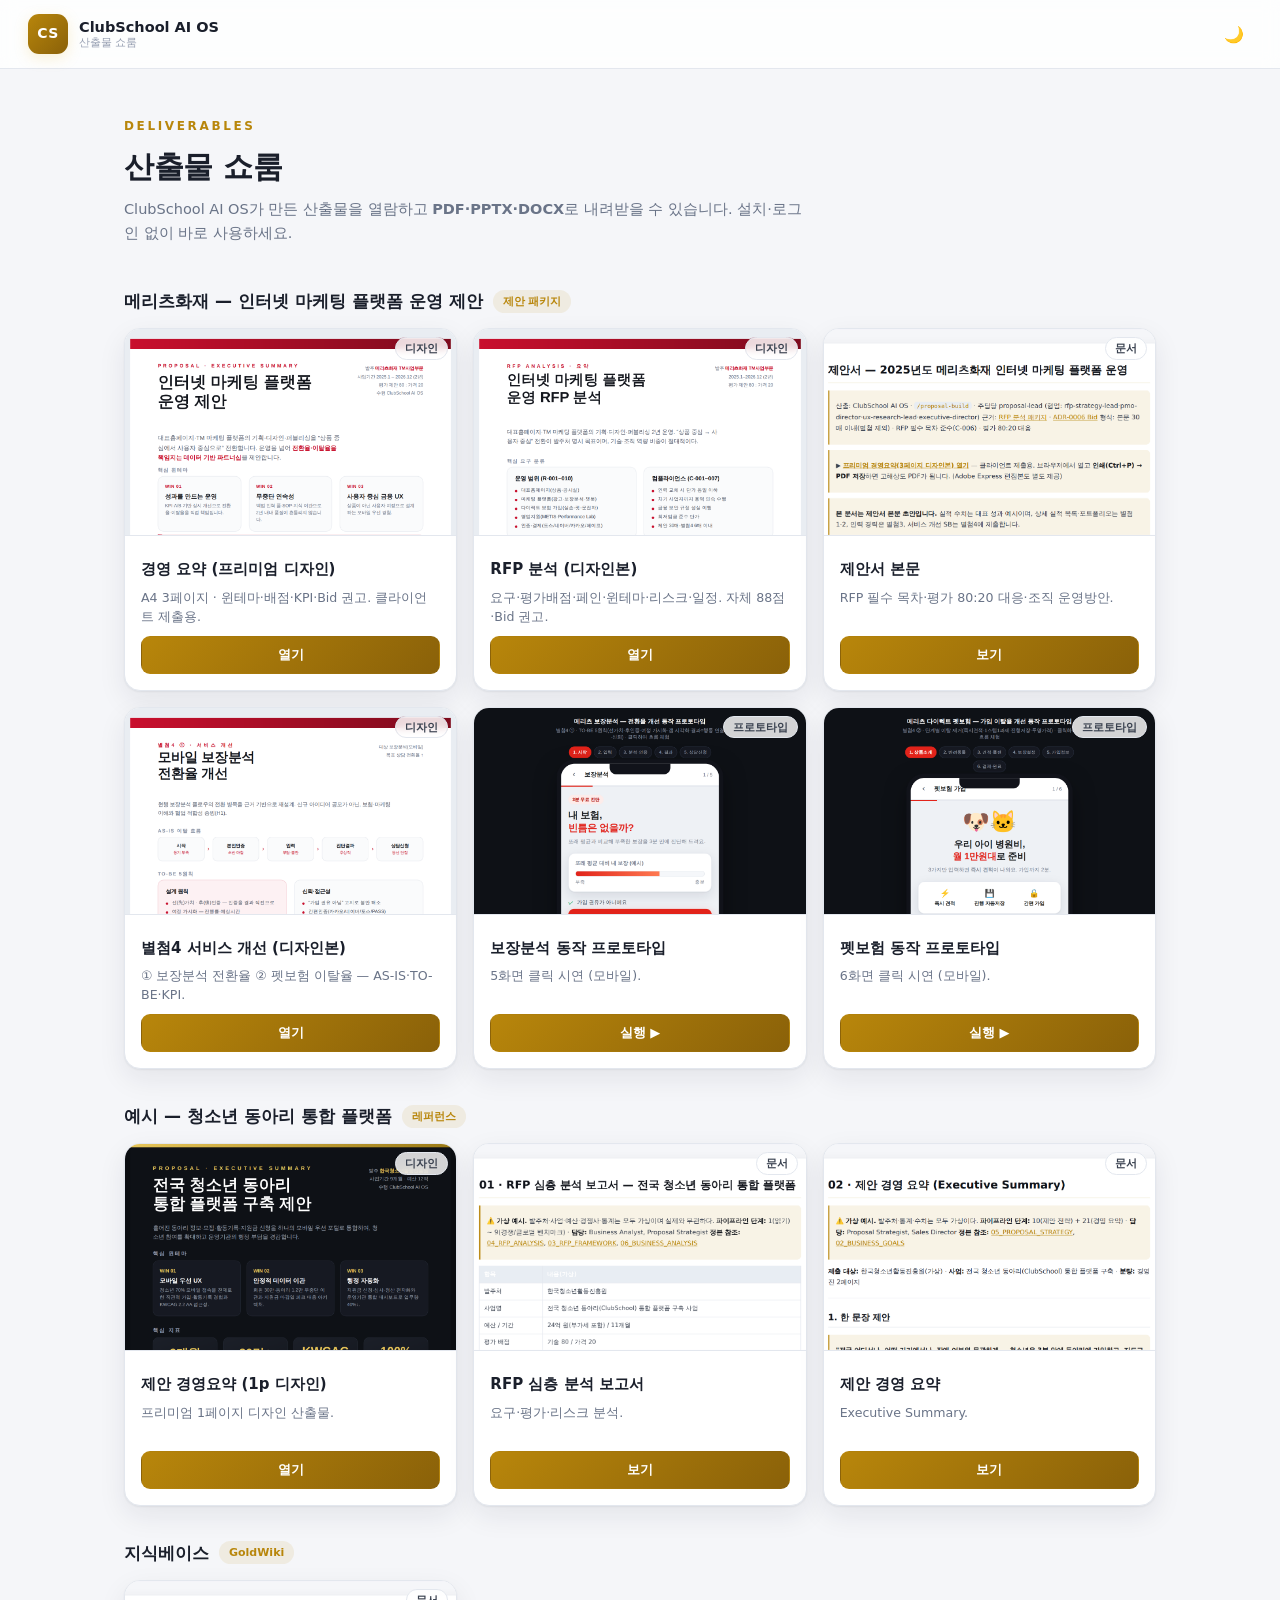
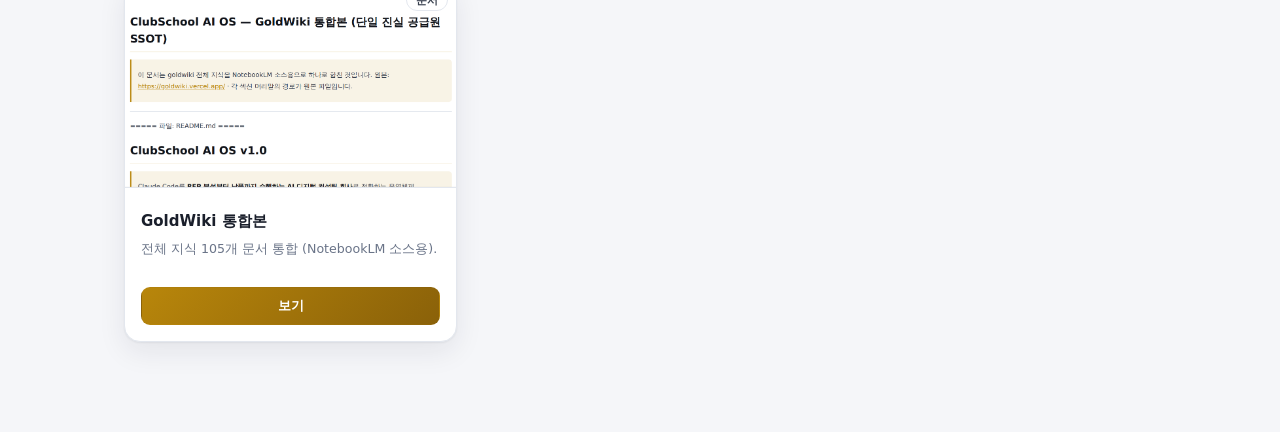
==== commit 104d6453: "feat(console): RFP·별첨4 프리미엄 디자인본 + 카드 썸네일 미리보기 - Examples/Meritz_RFP_Brief.html: RFP 분석 2p 디자인본(요구·배" ====
--- a/ClubSchool-AI-OS/Console/index.html
+++ b/ClubSchool-AI-OS/Console/index.html
@@ -5,7 +5,7 @@
   <meta name="viewport" content="width=device-width, initial-scale=1.0" />
   <title>ClubSchool AI OS — 산출물</title>
   <script>try{document.documentElement.setAttribute('data-theme',localStorage.getItem('cs.theme')||'light');}catch(e){}</script>
-  <link rel="stylesheet" href="styles.css?v=200" />
+  <link rel="stylesheet" href="styles.css?v=201" />
 </head>
 <body class="gallery-body">
   <header class="g-top">
@@ -36,7 +36,7 @@
   <script src="vendor/purify.min.js"></script>
   <script src="vendor/xlsx.full.min.js"></script>
   <script src="vendor/pptxgen.bundle.js"></script>
-  <script src="export.js?v=200"></script>
-  <script src="gallery.js?v=200"></script>
+  <script src="export.js?v=201"></script>
+  <script src="gallery.js?v=201"></script>
 </body>
 </html>
--- a/ClubSchool-AI-OS/Console/styles.css
+++ b/ClubSchool-AI-OS/Console/styles.css
@@ -334,3 +334,16 @@
   .g-viewer-body{padding:18px 12px 60px}
   .doc-render{padding:14px 16px 30px}
 }
+
+/* 갤러리 카드 — 썸네일 레이아웃 (오버라이드) */
+.g-card{padding:0 !important;overflow:hidden}
+.g-thumb{position:relative;width:100%;aspect-ratio:16/10;background:linear-gradient(160deg,var(--surface-2),var(--surface));border-bottom:1px solid var(--line);overflow:hidden}
+.g-thumb img{width:100%;height:100%;object-fit:cover;object-position:top center;display:block}
+.g-thumb-fallback{position:absolute;inset:0;place-items:center;font-size:46px;display:grid}
+.g-thumb .g-kind{position:absolute;top:8px;right:8px;background:rgba(13,15,20,.66);color:#fff;border:0;backdrop-filter:blur(4px)}
+[data-theme="light"] .g-thumb .g-kind{background:rgba(255,255,255,.82);color:#3a4250;border:1px solid var(--line)}
+.g-card-b{padding:14px 16px 16px;display:flex;flex-direction:column;gap:7px}
+.g-card-b h3{margin:0;font-size:15px;color:var(--ink);font-weight:700}
+.g-card-b p{margin:0;color:var(--muted);font-size:12.6px;line-height:1.5;min-height:38px}
+.g-card-b .g-card-act{margin-top:2px}
+.g-card-b .btn{width:100%;justify-content:center;text-align:center}
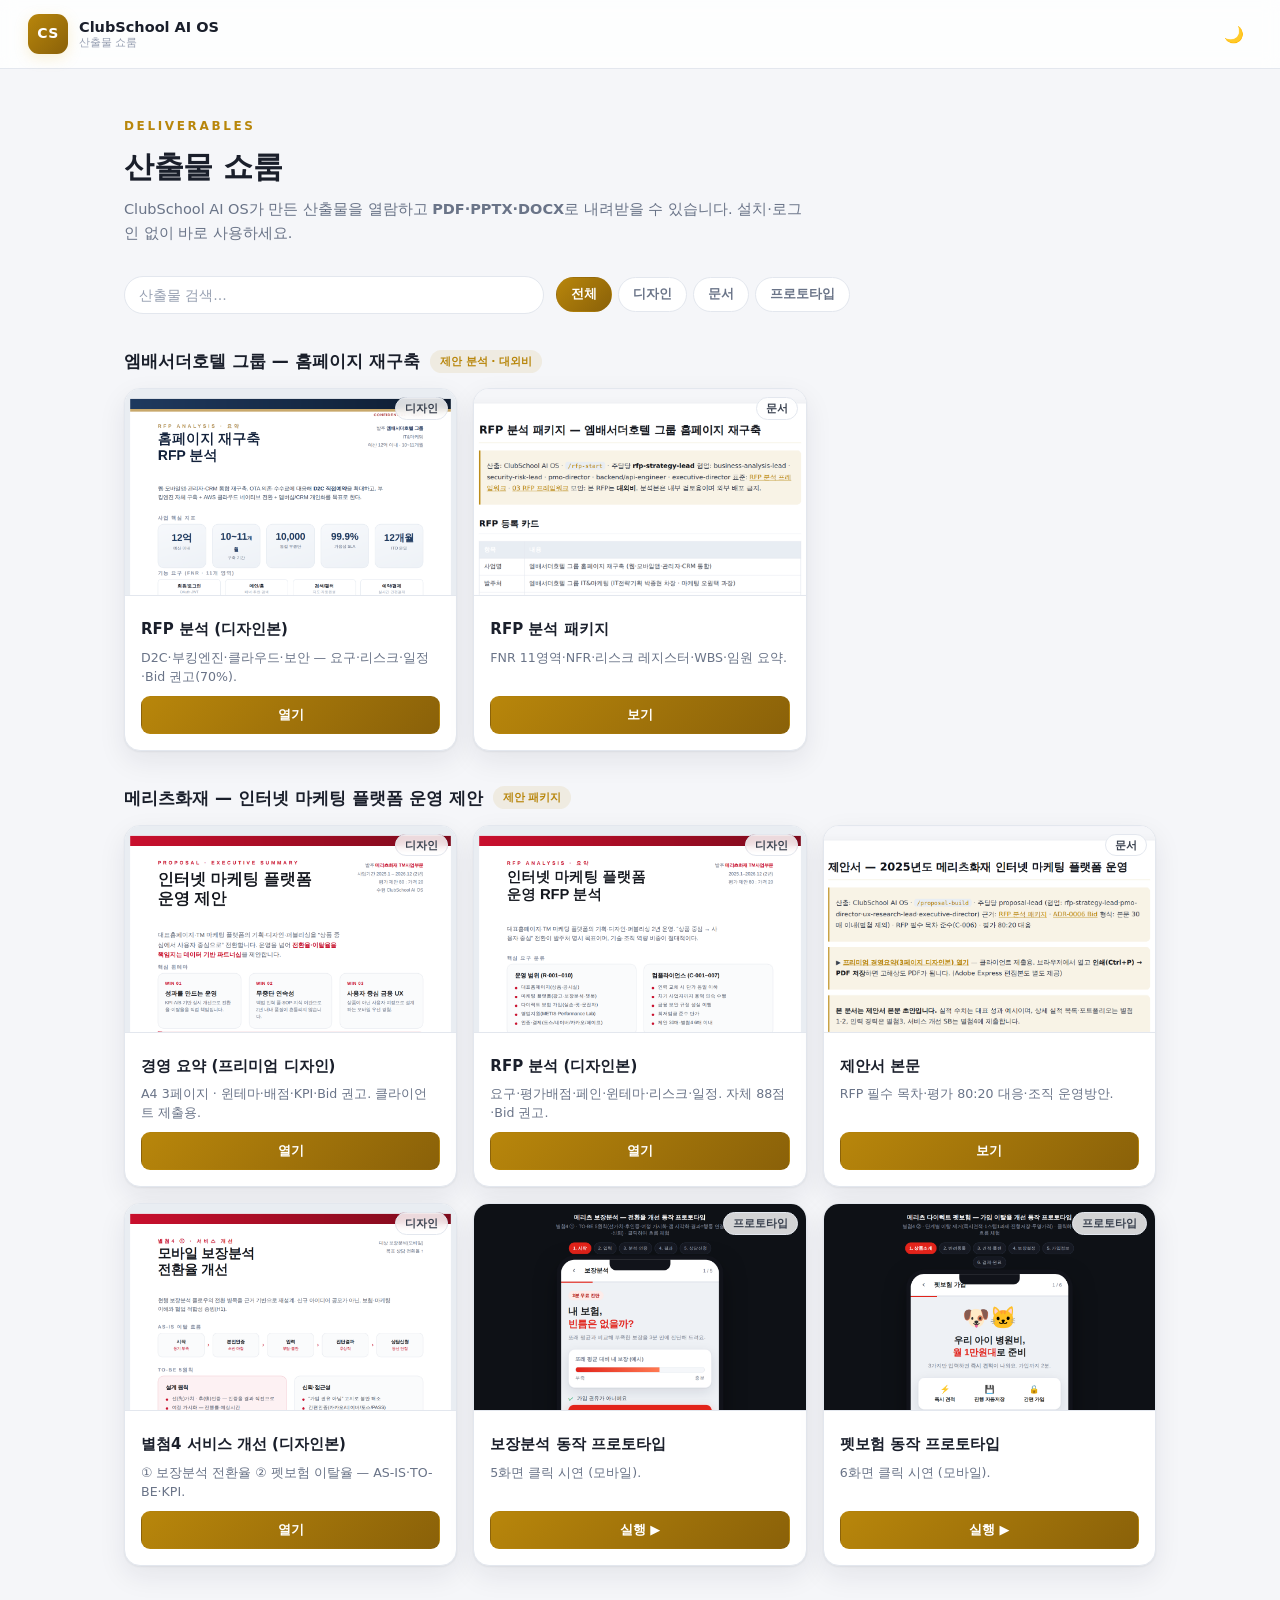
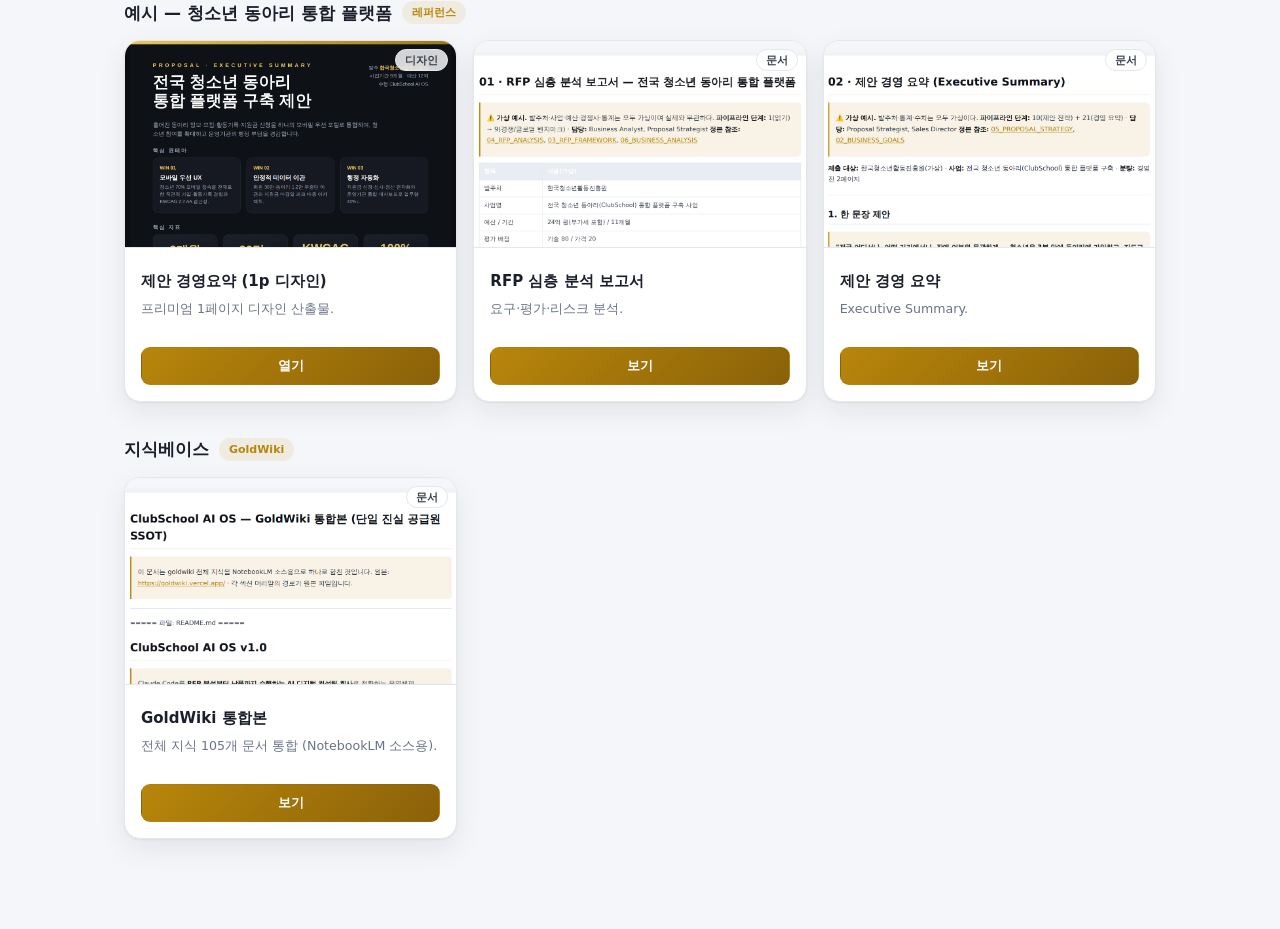
==== commit f0e8dd83: "feat(console): 엠배서더 RFP 분석 산출물 + 갤러리 검색/필터 + 썸네일 자동화 - 첨부 RFP(엠배서더호텔 그룹 홈페이지 재구축) 분석:   Examples/Amb" ====
--- a/ClubSchool-AI-OS/Console/index.html
+++ b/ClubSchool-AI-OS/Console/index.html
@@ -5,7 +5,7 @@
   <meta name="viewport" content="width=device-width, initial-scale=1.0" />
   <title>ClubSchool AI OS — 산출물</title>
   <script>try{document.documentElement.setAttribute('data-theme',localStorage.getItem('cs.theme')||'light');}catch(e){}</script>
-  <link rel="stylesheet" href="styles.css?v=201" />
+  <link rel="stylesheet" href="styles.css?v=202" />
 </head>
 <body class="gallery-body">
   <header class="g-top">
@@ -36,7 +36,7 @@
   <script src="vendor/purify.min.js"></script>
   <script src="vendor/xlsx.full.min.js"></script>
   <script src="vendor/pptxgen.bundle.js"></script>
-  <script src="export.js?v=201"></script>
-  <script src="gallery.js?v=201"></script>
+  <script src="export.js?v=202"></script>
+  <script src="gallery.js?v=202"></script>
 </body>
 </html>
--- a/ClubSchool-AI-OS/Console/styles.css
+++ b/ClubSchool-AI-OS/Console/styles.css
@@ -347,3 +347,15 @@
 .g-card-b p{margin:0;color:var(--muted);font-size:12.6px;line-height:1.5;min-height:38px}
 .g-card-b .g-card-act{margin-top:2px}
 .g-card-b .btn{width:100%;justify-content:center;text-align:center}
+
+/* 갤러리 검색/필터 */
+.g-controls{display:flex;gap:12px;align-items:center;flex-wrap:wrap;margin:22px 0 4px}
+.g-search{flex:1;min-width:200px;max-width:420px;padding:10px 14px;border:1px solid var(--line);border-radius:999px;font-size:13.5px;background:var(--surface);color:var(--ink);font-family:inherit}
+.g-search::placeholder{color:var(--faint)}
+.g-search:focus{outline:none;border-color:var(--gold-2);box-shadow:0 0 0 3px var(--gold-soft)}
+.g-filters{display:flex;gap:6px;flex-wrap:wrap}
+.g-filter{border:1px solid var(--line);background:var(--surface);color:var(--muted);padding:8px 14px;border-radius:999px;cursor:pointer;font-size:12.5px;font-weight:600;font-family:inherit}
+.g-filter:hover{color:var(--ink);border-color:var(--line-2)}
+.g-filter.on{background:linear-gradient(135deg,var(--gold),var(--gold-deep));color:#1b1500;border-color:transparent}
+[data-theme="light"] .g-filter.on{color:#fff}
+.g-empty{text-align:center;color:var(--muted);padding:50px;font-size:14px}
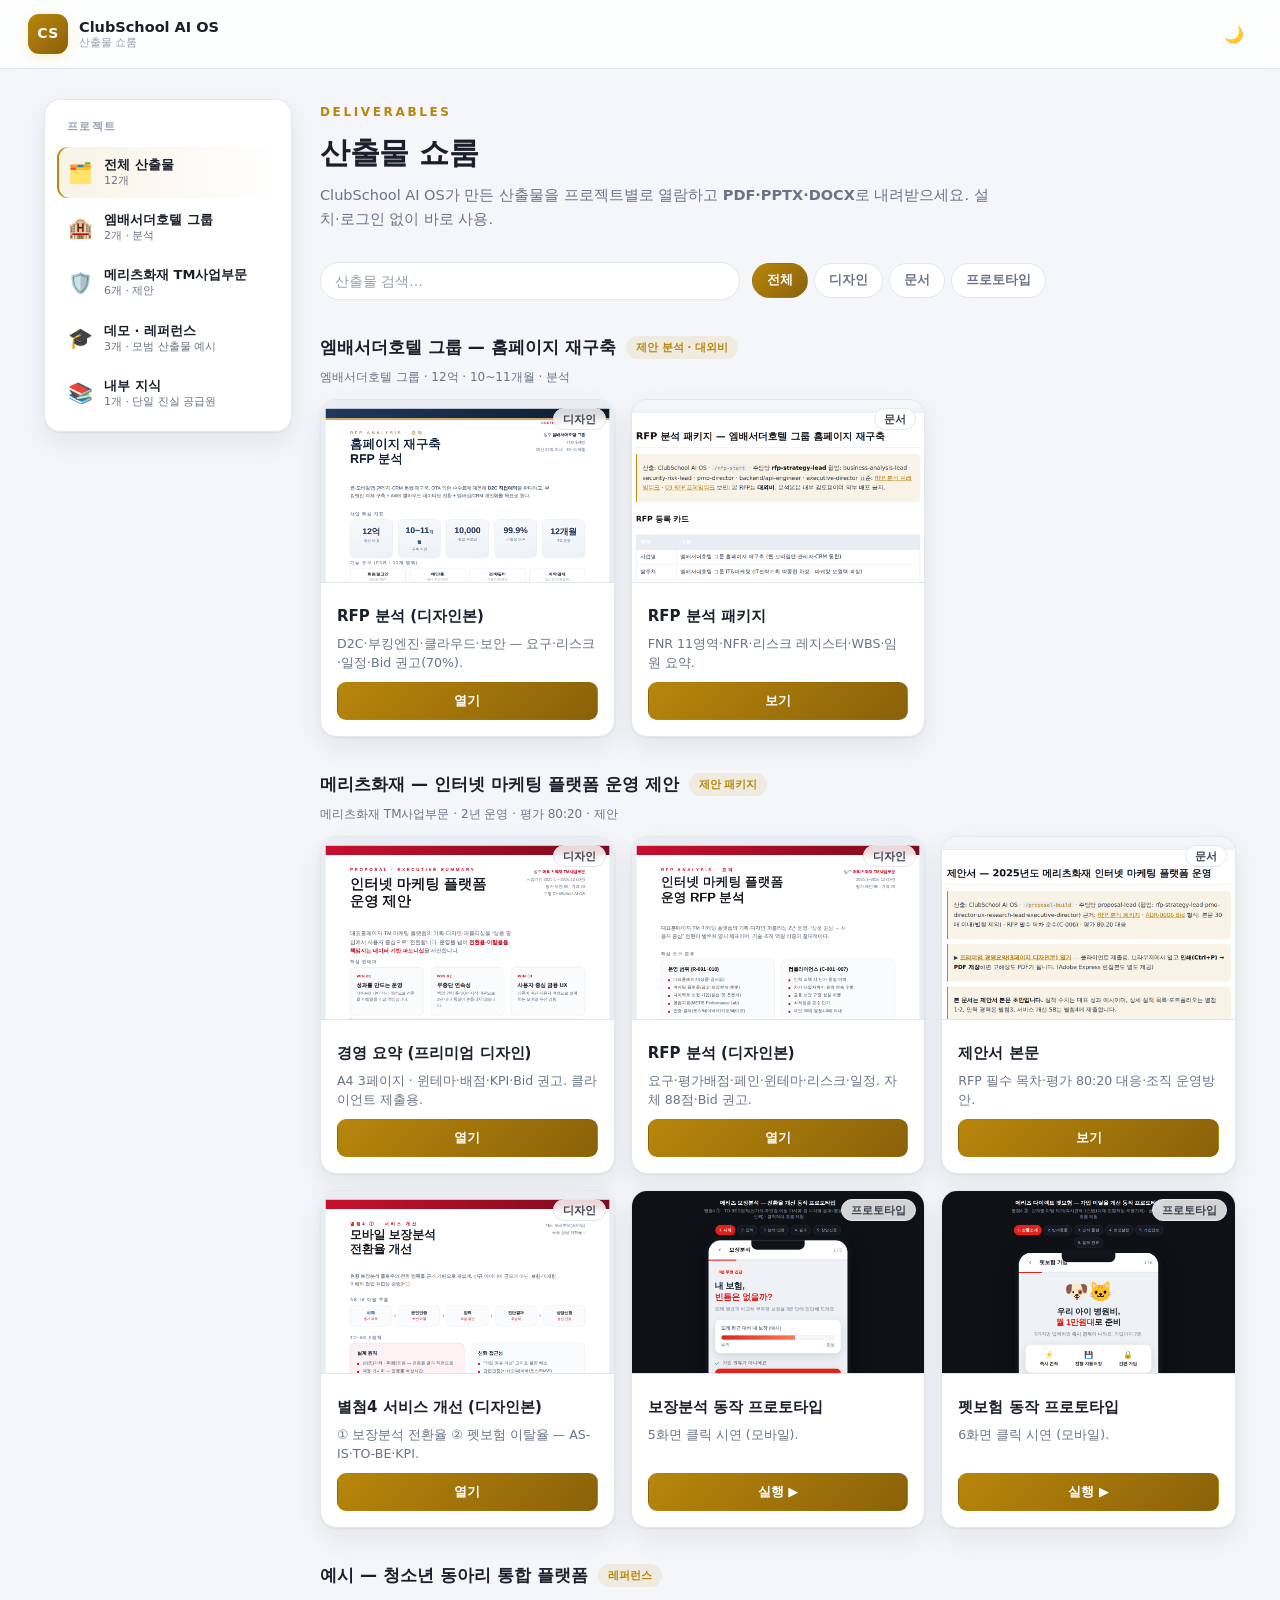
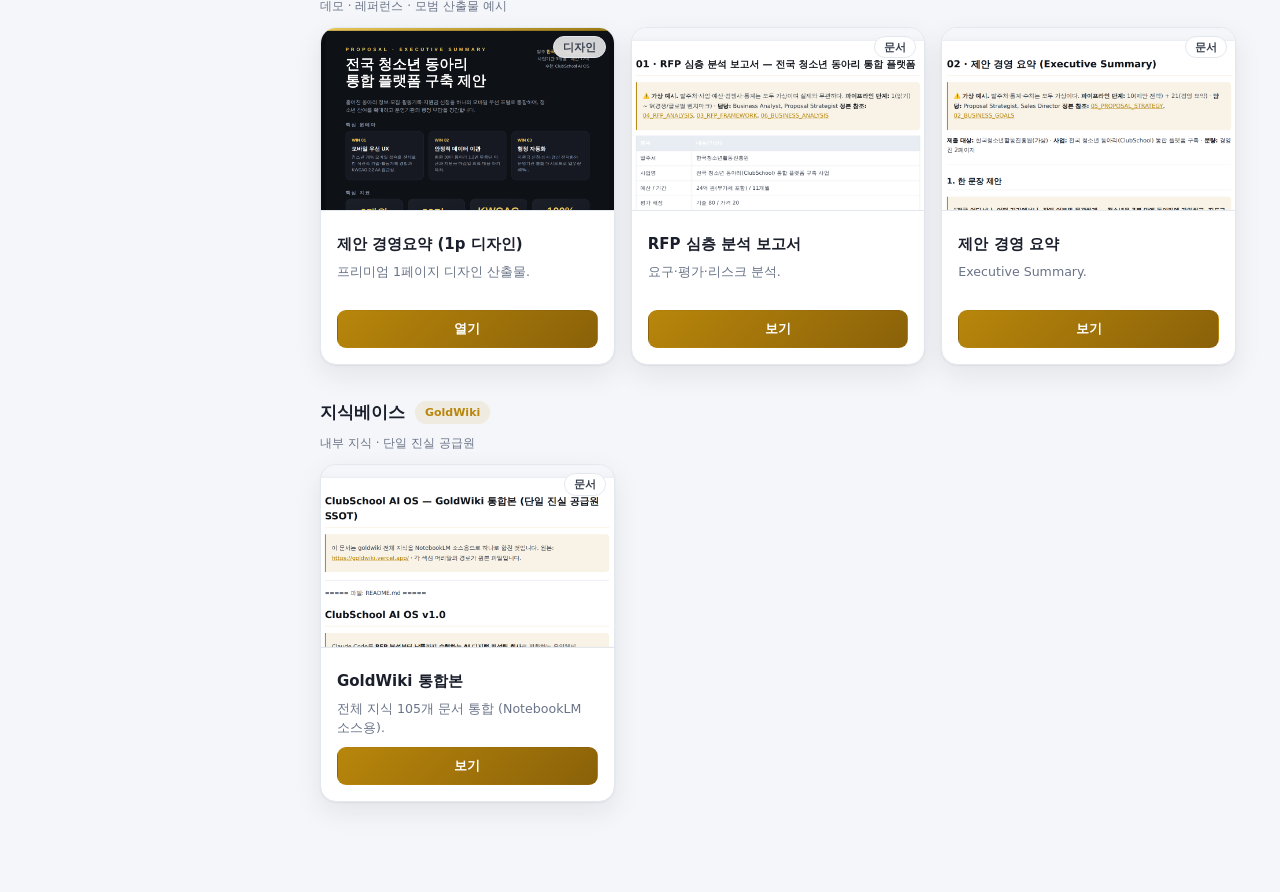
==== commit ed840c67: "feat(console): 프로젝트별 탐색 레일 — 산출물을 프로젝트 단위로 열람 - 좌측 프로젝트 레일(전체 + 프로젝트별, 발주처·산출물 수·상태 표시) - 프로젝트 선택 시 " ====
--- a/ClubSchool-AI-OS/Console/index.html
+++ b/ClubSchool-AI-OS/Console/index.html
@@ -5,7 +5,7 @@
   <meta name="viewport" content="width=device-width, initial-scale=1.0" />
   <title>ClubSchool AI OS — 산출물</title>
   <script>try{document.documentElement.setAttribute('data-theme',localStorage.getItem('cs.theme')||'light');}catch(e){}</script>
-  <link rel="stylesheet" href="styles.css?v=202" />
+  <link rel="stylesheet" href="styles.css?v=203" />
 </head>
 <body class="gallery-body">
   <header class="g-top">
@@ -36,7 +36,7 @@
   <script src="vendor/purify.min.js"></script>
   <script src="vendor/xlsx.full.min.js"></script>
   <script src="vendor/pptxgen.bundle.js"></script>
-  <script src="export.js?v=202"></script>
-  <script src="gallery.js?v=202"></script>
+  <script src="export.js?v=203"></script>
+  <script src="gallery.js?v=203"></script>
 </body>
 </html>
--- a/ClubSchool-AI-OS/Console/styles.css
+++ b/ClubSchool-AI-OS/Console/styles.css
@@ -359,3 +359,29 @@
 .g-filter.on{background:linear-gradient(135deg,var(--gold),var(--gold-deep));color:#1b1500;border-color:transparent}
 [data-theme="light"] .g-filter.on{color:#fff}
 .g-empty{text-align:center;color:var(--muted);padding:50px;font-size:14px}
+
+/* 프로젝트 레일 + 셸 */
+.g-main:has(.g-shell){max-width:1240px}
+.g-shell{display:grid;grid-template-columns:248px 1fr;gap:28px;align-items:start}
+.g-rail{position:sticky;top:78px;display:flex;flex-direction:column;gap:4px;background:var(--surface);border:1px solid var(--line);border-radius:16px;padding:12px;box-shadow:var(--shadow)}
+.g-rail-h{font-size:11px;font-weight:700;color:var(--faint);letter-spacing:.12em;text-transform:uppercase;padding:6px 10px 8px}
+.g-proj{display:flex;align-items:center;gap:11px;text-align:left;border:0;background:transparent;border-radius:11px;padding:10px 11px;cursor:pointer;color:var(--ink-2);font-family:inherit;transition:background .12s}
+.g-proj:hover{background:var(--surface-2)}
+.g-proj.on{background:linear-gradient(90deg,var(--gold-soft),transparent);box-shadow:inset 2px 0 0 var(--gold)}
+.g-proj-ic{font-size:20px;flex:0 0 24px;text-align:center}
+.g-proj-t{display:flex;flex-direction:column;min-width:0;line-height:1.3}
+.g-proj-t b{font-size:13px;color:var(--ink);font-weight:600;white-space:nowrap;overflow:hidden;text-overflow:ellipsis}
+.g-proj-t i{font-size:11px;color:var(--muted);font-style:normal}
+.g-proj.on .g-proj-t b{color:var(--ink);font-weight:700}
+.g-content{min-width:0}
+.g-content .g-hero{padding:4px 0 8px}
+.g-group-meta{font-size:12px;color:var(--muted);margin:-6px 0 12px}
+
+@media (max-width:860px){
+  .g-main:has(.g-shell){max-width:100%}
+  .g-shell{grid-template-columns:1fr;gap:14px}
+  .g-rail{position:static;flex-direction:row;overflow-x:auto;gap:8px;padding:10px;-webkit-overflow-scrolling:touch}
+  .g-rail-h{display:none}
+  .g-proj{flex:0 0 auto}
+  .g-proj-t i{display:none}
+}
